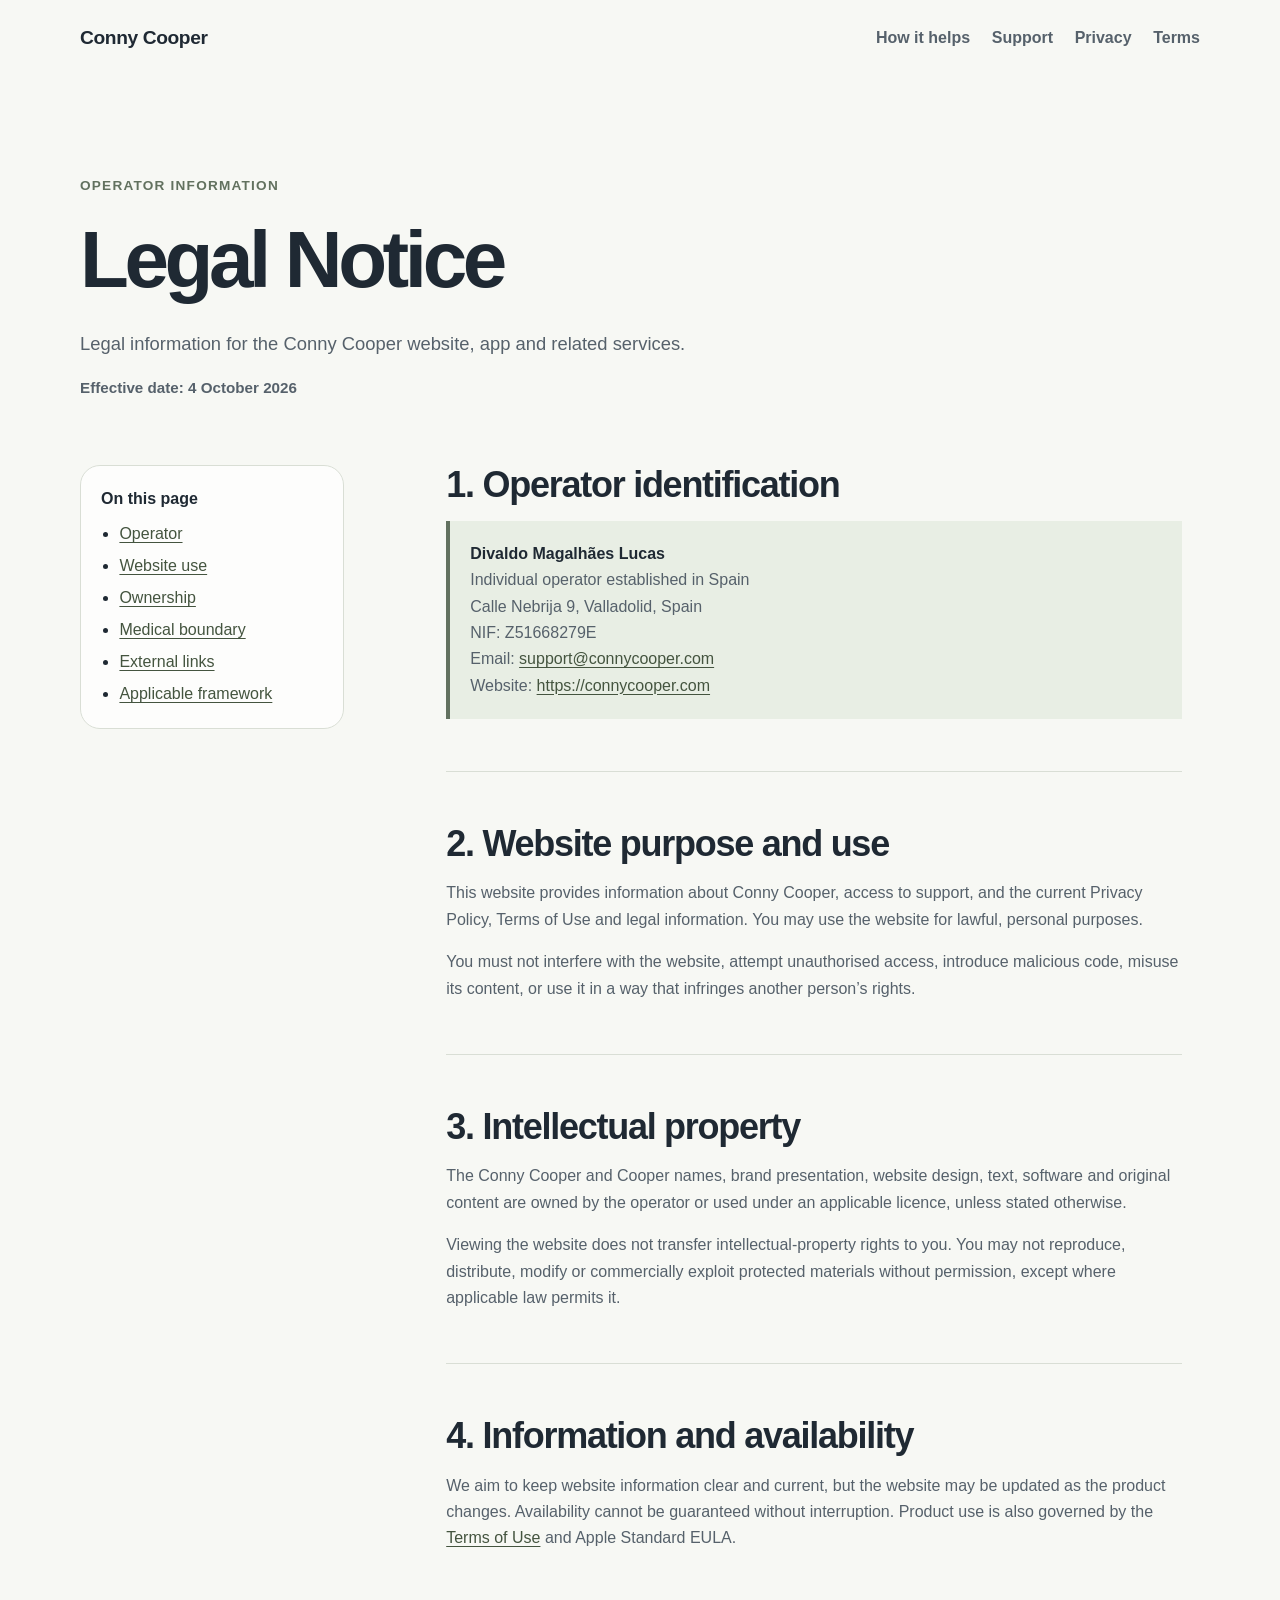
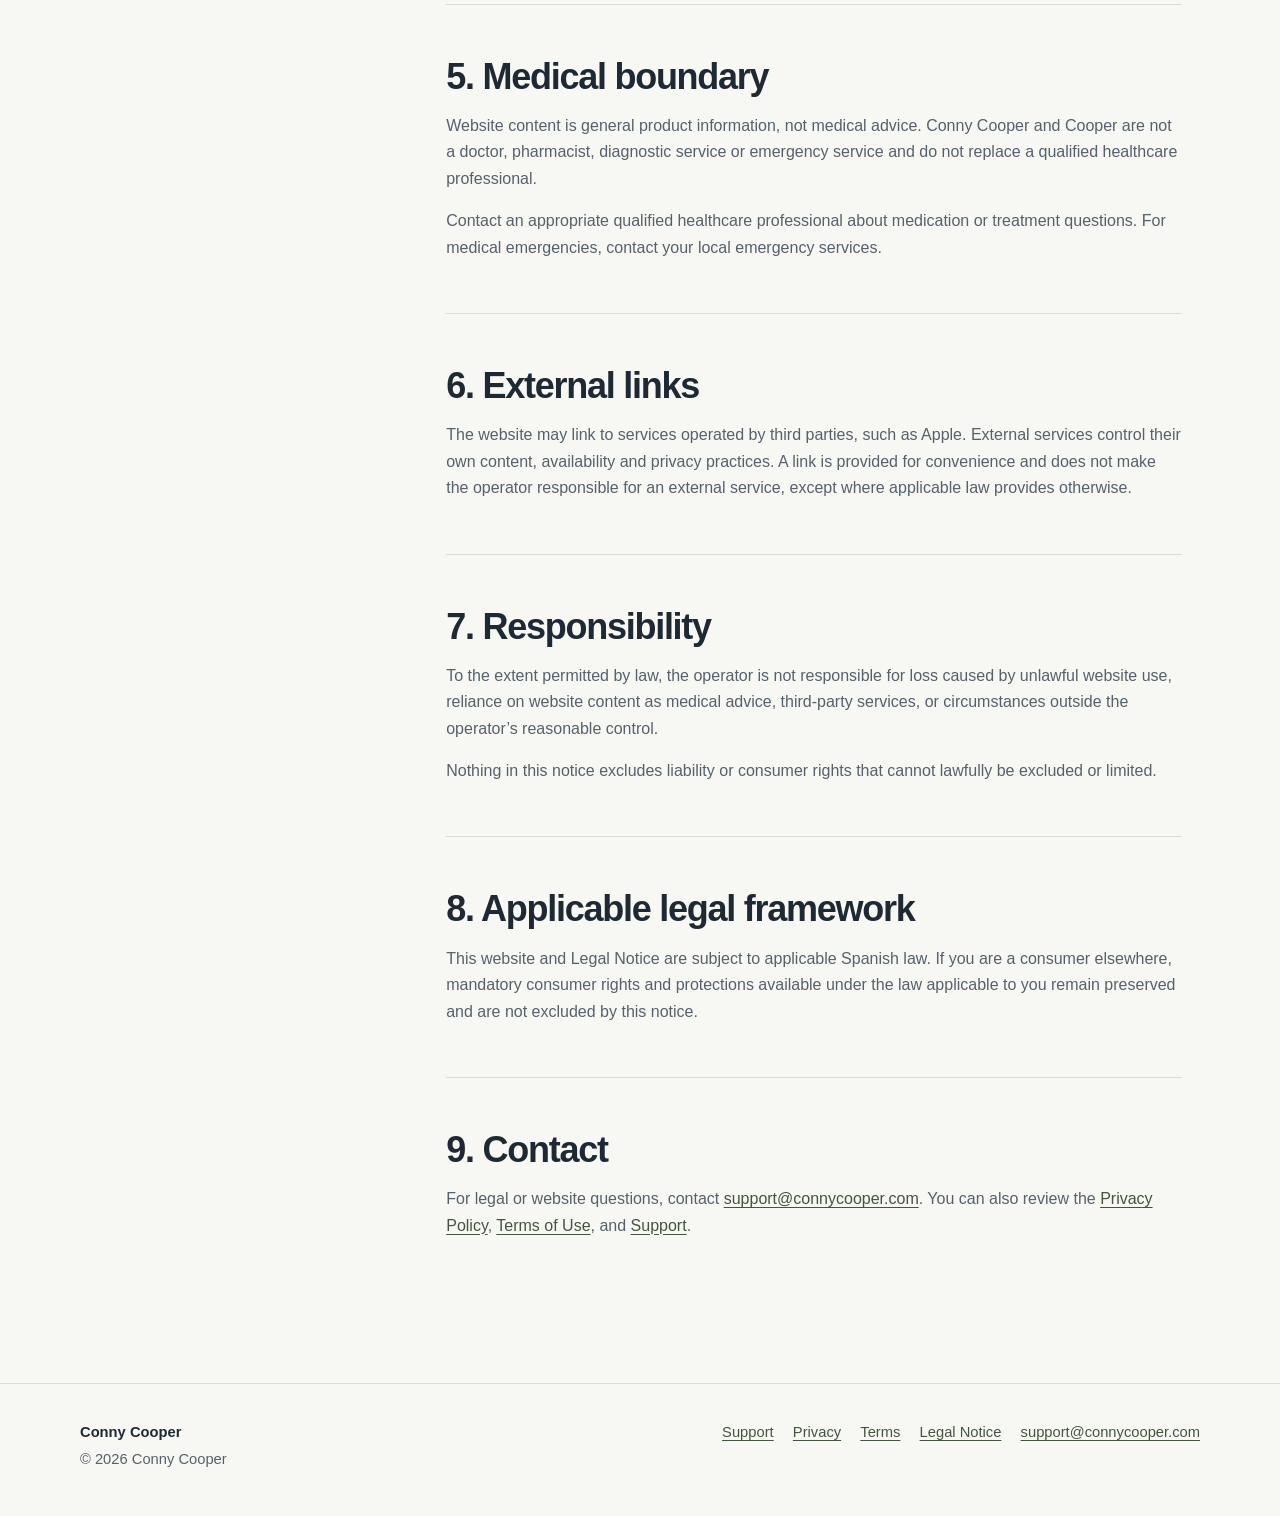
==== legal/index.html @ 1cbcd57a "feat: publish Conny Cooper legal and support website Co-authored-by: Cursor <cursoragent@cursor.com>" ====
<!DOCTYPE html>
<html lang="en">
<head>
  <meta charset="UTF-8">
  <meta name="viewport" content="width=device-width, initial-scale=1.0">
  <title>Legal Notice — Conny Cooper</title>
  <meta
    name="description"
    content="Legal and operator information for the Conny Cooper website and service."
  >
  <link rel="canonical" href="https://connycooper.com/legal/">
  <meta property="og:type" content="website">
  <meta property="og:site_name" content="Conny Cooper">
  <meta property="og:title" content="Legal Notice — Conny Cooper">
  <meta
    property="og:description"
    content="Legal and operator information for Conny Cooper."
  >
  <meta property="og:url" content="https://connycooper.com/legal/">
  <link rel="stylesheet" href="/assets/css/styles.css">
</head>

<body>
  <a class="skip-link" href="#main-content">Skip to main content</a>

  <header class="site-header">
    <div class="container">
      <nav class="site-nav" aria-label="Primary navigation">
        <a class="brand" href="/">Conny Cooper</a>
        <ul class="nav-links">
          <li><a href="/#how-it-helps">How it helps</a></li>
          <li><a href="/support/">Support</a></li>
          <li><a href="/privacy/">Privacy</a></li>
          <li><a href="/terms/">Terms</a></li>
        </ul>
      </nav>
    </div>
  </header>

  <main id="main-content">
    <header class="page-hero">
      <div class="container">
        <span class="eyebrow">Operator information</span>
        <h1>Legal Notice</h1>
        <p>
          Legal information for the Conny Cooper website, app and related
          services.
        </p>
        <p class="document-meta">Effective date: 4 October 2026</p>
      </div>
    </header>

    <div class="document">
      <div class="container document-layout">
        <nav class="document-nav" aria-label="Legal Notice sections">
          <strong>On this page</strong>
          <ul>
            <li><a href="#operator">Operator</a></li>
            <li><a href="#website">Website use</a></li>
            <li><a href="#ownership">Ownership</a></li>
            <li><a href="#medical">Medical boundary</a></li>
            <li><a href="#links">External links</a></li>
            <li><a href="#law">Applicable framework</a></li>
          </ul>
        </nav>

        <article class="document-content">
          <section id="operator">
            <h2>1. Operator identification</h2>
            <address>
              <strong>Divaldo Magalhães Lucas</strong><br>
              Individual operator established in Spain<br>
              Calle Nebrija 9, Valladolid, Spain<br>
              NIF: Z51668279E<br>
              Email:
              <a href="mailto:support@connycooper.com">support@connycooper.com</a><br>
              Website:
              <a href="https://connycooper.com">https://connycooper.com</a>
            </address>
          </section>

          <section id="website">
            <h2>2. Website purpose and use</h2>
            <p>
              This website provides information about Conny Cooper, access to
              support, and the current Privacy Policy, Terms of Use and legal
              information. You may use the website for lawful, personal
              purposes.
            </p>
            <p>
              You must not interfere with the website, attempt unauthorised
              access, introduce malicious code, misuse its content, or use it
              in a way that infringes another person’s rights.
            </p>
          </section>

          <section id="ownership">
            <h2>3. Intellectual property</h2>
            <p>
              The Conny Cooper and Cooper names, brand presentation, website
              design, text, software and original content are owned by the
              operator or used under an applicable licence, unless stated
              otherwise.
            </p>
            <p>
              Viewing the website does not transfer intellectual-property
              rights to you. You may not reproduce, distribute, modify or
              commercially exploit protected materials without permission,
              except where applicable law permits it.
            </p>
          </section>

          <section id="information">
            <h2>4. Information and availability</h2>
            <p>
              We aim to keep website information clear and current, but the
              website may be updated as the product changes. Availability
              cannot be guaranteed without interruption. Product use is also
              governed by the <a href="/terms/">Terms of Use</a> and Apple
              Standard EULA.
            </p>
          </section>

          <section id="medical">
            <h2>5. Medical boundary</h2>
            <p>
              Website content is general product information, not medical
              advice. Conny Cooper and Cooper are not a doctor, pharmacist,
              diagnostic service or emergency service and do not replace a
              qualified healthcare professional.
            </p>
            <p>
              Contact an appropriate qualified healthcare professional about
              medication or treatment questions. For medical emergencies,
              contact your local emergency services.
            </p>
          </section>

          <section id="links">
            <h2>6. External links</h2>
            <p>
              The website may link to services operated by third parties, such
              as Apple. External services control their own content,
              availability and privacy practices. A link is provided for
              convenience and does not make the operator responsible for an
              external service, except where applicable law provides
              otherwise.
            </p>
          </section>

          <section id="liability">
            <h2>7. Responsibility</h2>
            <p>
              To the extent permitted by law, the operator is not responsible
              for loss caused by unlawful website use, reliance on website
              content as medical advice, third-party services, or circumstances
              outside the operator’s reasonable control.
            </p>
            <p>
              Nothing in this notice excludes liability or consumer rights
              that cannot lawfully be excluded or limited.
            </p>
          </section>

          <section id="law">
            <h2>8. Applicable legal framework</h2>
            <p>
              This website and Legal Notice are subject to applicable Spanish
              law. If you are a consumer elsewhere, mandatory consumer rights
              and protections available under the law applicable to you remain
              preserved and are not excluded by this notice.
            </p>
          </section>

          <section id="contact">
            <h2>9. Contact</h2>
            <p>
              For legal or website questions, contact
              <a href="mailto:support@connycooper.com">support@connycooper.com</a>.
              You can also review the <a href="/privacy/">Privacy Policy</a>,
              <a href="/terms/">Terms of Use</a>, and
              <a href="/support/">Support</a>.
            </p>
          </section>
        </article>
      </div>
    </div>
  </main>

  <footer class="site-footer">
    <div class="container footer-content">
      <div class="footer-meta">
        <div class="footer-brand">Conny Cooper</div>
        <p>© 2026 Conny Cooper</p>
      </div>
      <ul class="footer-links">
        <li><a href="/support/">Support</a></li>
        <li><a href="/privacy/">Privacy</a></li>
        <li><a href="/terms/">Terms</a></li>
        <li><a href="/legal/" aria-current="page">Legal Notice</a></li>
        <li><a href="mailto:support@connycooper.com">support@connycooper.com</a></li>
      </ul>
    </div>
  </footer>
</body>
</html>
---- assets/css/styles.css ----
:root {
  color-scheme: light;
  --color-background: #f7f8f4;
  --color-surface: #ffffff;
  --color-surface-warm: #f1eee5;
  --color-surface-green: #e8eee4;
  --color-text: #1f2933;
  --color-text-soft: #56616b;
  --color-green: #44543f;
  --color-green-soft: #62715f;
  --color-border: #d9ded5;
  --color-focus: #245c38;
  --shadow-soft: 0 20px 50px rgba(42, 55, 43, 0.08);
  --radius-small: 0.75rem;
  --radius-medium: 1.25rem;
  --radius-large: 2rem;
  --content-width: 70rem;
  --text-width: 46rem;
}

* {
  box-sizing: border-box;
}

html {
  scroll-behavior: smooth;
}

body {
  margin: 0;
  background: var(--color-background);
  color: var(--color-text);
  font-family: -apple-system, BlinkMacSystemFont, "Segoe UI", sans-serif;
  font-size: 1rem;
  line-height: 1.65;
  -webkit-font-smoothing: antialiased;
}

a {
  color: var(--color-green);
  text-underline-offset: 0.2em;
}

a:hover {
  text-decoration-thickness: 0.12em;
}

a:focus-visible,
[tabindex]:focus-visible {
  border-radius: 0.2rem;
  outline: 0.2rem solid var(--color-focus);
  outline-offset: 0.25rem;
}

img {
  display: block;
  max-width: 100%;
}

h1,
h2,
h3,
p {
  margin-top: 0;
}

h1,
h2,
h3 {
  line-height: 1.12;
}

h1 {
  margin-bottom: 1.5rem;
  font-size: clamp(2.8rem, 7vw, 5.8rem);
  letter-spacing: -0.055em;
}

h2 {
  margin-bottom: 1rem;
  font-size: clamp(2rem, 4vw, 3.25rem);
  letter-spacing: -0.035em;
}

h3 {
  margin-bottom: 0.65rem;
  font-size: 1.2rem;
}

.container {
  width: min(var(--content-width), calc(100% - 2.5rem));
  margin-inline: auto;
}

.narrow {
  width: min(var(--text-width), 100%);
}

.skip-link {
  position: fixed;
  z-index: 100;
  top: 0.75rem;
  left: 0.75rem;
  padding: 0.7rem 1rem;
  border-radius: var(--radius-small);
  background: var(--color-text);
  color: #ffffff;
  font-weight: 700;
  transform: translateY(-160%);
}

.skip-link:focus {
  transform: translateY(0);
}

.site-header {
  padding: 1.4rem 0;
}

.site-nav {
  display: flex;
  align-items: center;
  justify-content: space-between;
  gap: 1.5rem;
}

.brand {
  flex: 0 0 auto;
  color: var(--color-text);
  font-size: 1.2rem;
  font-weight: 800;
  letter-spacing: -0.02em;
  text-decoration: none;
}

.nav-links {
  display: flex;
  align-items: center;
  gap: 1.35rem;
  margin: 0;
  padding: 0;
  list-style: none;
}

.nav-links a {
  color: var(--color-text-soft);
  font-weight: 650;
  text-decoration: none;
}

.nav-links a:hover,
.nav-links a[aria-current="page"] {
  color: var(--color-text);
  text-decoration: underline;
}

.hero {
  padding: clamp(4rem, 10vw, 7.5rem) 0;
}

.hero-grid {
  display: grid;
  grid-template-columns: minmax(0, 1.35fr) minmax(16rem, 0.65fr);
  align-items: center;
  gap: clamp(3rem, 8vw, 7rem);
}

.eyebrow {
  display: inline-block;
  margin-bottom: 1.1rem;
  color: var(--color-green-soft);
  font-size: 0.85rem;
  font-weight: 800;
  letter-spacing: 0.09em;
  text-transform: uppercase;
}

.hero-lead {
  max-width: 40rem;
  margin-bottom: 0;
  color: var(--color-text-soft);
  font-size: clamp(1.15rem, 2.2vw, 1.4rem);
}

.status {
  display: inline-flex;
  align-items: center;
  gap: 0.6rem;
  margin-top: 2rem;
  padding: 0.7rem 1rem;
  border: 1px solid #ced8c9;
  border-radius: 999px;
  background: var(--color-surface-green);
  color: var(--color-green);
  font-size: 0.92rem;
  font-weight: 750;
}

.status::before {
  width: 0.55rem;
  height: 0.55rem;
  border-radius: 50%;
  background: var(--color-green-soft);
  content: "";
}

.character-stage {
  display: grid;
  min-height: 25rem;
  place-items: center;
  overflow: hidden;
  border: 1px solid var(--color-border);
  border-radius: 45% 45% var(--radius-large) var(--radius-large);
  background: linear-gradient(160deg, var(--color-surface-green), var(--color-surface-warm));
  box-shadow: var(--shadow-soft);
}

.character-stage__label {
  color: var(--color-green);
  font-weight: 800;
}

.section {
  padding: clamp(4rem, 8vw, 6.5rem) 0;
}

.section--surface {
  border-block: 1px solid var(--color-border);
  background: rgba(255, 255, 255, 0.58);
}

.section-heading {
  max-width: 44rem;
  margin-bottom: 2.5rem;
}

.section-heading p {
  margin-bottom: 0;
  color: var(--color-text-soft);
  font-size: 1.1rem;
}

.feature-grid {
  display: grid;
  grid-template-columns: repeat(3, minmax(0, 1fr));
  gap: 1rem;
  margin: 0;
  padding: 0;
  list-style: none;
}

.feature-card {
  min-height: 11rem;
  padding: 1.5rem;
  border: 1px solid var(--color-border);
  border-radius: var(--radius-medium);
  background: var(--color-surface);
}

.feature-card::before {
  display: block;
  width: 2rem;
  height: 0.35rem;
  margin-bottom: 1.5rem;
  border-radius: 999px;
  background: #9aaa92;
  content: "";
}

.feature-card p {
  margin-bottom: 0;
  color: var(--color-text-soft);
}

.split {
  display: grid;
  grid-template-columns: minmax(0, 1fr) minmax(0, 1fr);
  align-items: start;
  gap: clamp(2rem, 7vw, 6rem);
}

.warm-panel,
.notice {
  padding: clamp(1.5rem, 4vw, 2.5rem);
  border-radius: var(--radius-large);
}

.warm-panel {
  border: 1px solid #ded8c9;
  background: var(--color-surface-warm);
}

.warm-panel p:last-child,
.notice p:last-child {
  margin-bottom: 0;
}

.notice {
  border: 1px solid #cfd9ca;
  background: var(--color-surface-green);
}

.notice--important {
  border-left: 0.35rem solid var(--color-green);
  border-radius: var(--radius-small);
}

.page-hero {
  padding: clamp(3.5rem, 8vw, 6rem) 0 clamp(2.5rem, 6vw, 4rem);
}

.page-hero h1 {
  max-width: 50rem;
  font-size: clamp(2.8rem, 7vw, 5rem);
}

.page-hero p {
  max-width: 42rem;
  margin-bottom: 0;
  color: var(--color-text-soft);
  font-size: 1.15rem;
}

.page-hero .document-meta {
  margin-top: 1rem;
  font-size: 0.95rem;
  font-weight: 700;
}

.document {
  padding: 0 0 clamp(5rem, 10vw, 8rem);
}

.document-layout {
  display: grid;
  grid-template-columns: minmax(11rem, 0.35fr) minmax(0, 1fr);
  align-items: start;
  gap: clamp(2rem, 8vw, 7rem);
}

.document-nav {
  position: sticky;
  top: 1.5rem;
  padding: 1.25rem;
  border: 1px solid var(--color-border);
  border-radius: var(--radius-medium);
  background: rgba(255, 255, 255, 0.7);
}

.document-nav strong {
  display: block;
  margin-bottom: 0.6rem;
}

.document-nav ul {
  margin: 0;
  padding-left: 1.15rem;
}

.document-nav li + li {
  margin-top: 0.35rem;
}

.document-content {
  max-width: var(--text-width);
}

.document-content section {
  scroll-margin-top: 2rem;
}

.document-content section + section {
  margin-top: 3.25rem;
  padding-top: 3.25rem;
  border-top: 1px solid var(--color-border);
}

.document-content h2 {
  font-size: clamp(1.6rem, 3vw, 2.25rem);
}

.document-content p,
.document-content li {
  color: var(--color-text-soft);
}

.document-content strong {
  color: var(--color-text);
}

.document-content address {
  padding: 1.25rem;
  border-left: 0.3rem solid var(--color-green-soft);
  background: var(--color-surface-green);
  color: var(--color-text-soft);
  font-style: normal;
}

.help-grid {
  display: grid;
  grid-template-columns: repeat(2, minmax(0, 1fr));
  gap: 1rem;
}

.help-card {
  padding: 1.5rem;
  border: 1px solid var(--color-border);
  border-radius: var(--radius-medium);
  background: var(--color-surface);
}

.help-card p {
  margin-bottom: 0;
  color: var(--color-text-soft);
}

.site-footer {
  padding: 2.25rem 0 2.75rem;
  border-top: 1px solid var(--color-border);
  color: var(--color-text-soft);
  font-size: 0.92rem;
}

.footer-content {
  display: flex;
  align-items: flex-start;
  justify-content: space-between;
  gap: 2rem;
}

.footer-brand {
  color: var(--color-text);
  font-weight: 800;
}

.footer-meta p {
  margin: 0.2rem 0 0;
}

.footer-links {
  display: flex;
  flex-wrap: wrap;
  justify-content: flex-end;
  gap: 0.7rem 1.2rem;
  margin: 0;
  padding: 0;
  list-style: none;
}

@media (max-width: 52rem) {
  .hero-grid,
  .split,
  .document-layout {
    grid-template-columns: 1fr;
  }

  .hero-grid {
    gap: 3rem;
  }

  .character-stage {
    min-height: 19rem;
  }

  .feature-grid {
    grid-template-columns: repeat(2, minmax(0, 1fr));
  }

  .document-nav {
    position: static;
  }
}

@media (max-width: 40rem) {
  .container {
    width: min(var(--content-width), calc(100% - 1.5rem));
  }

  .site-nav {
    align-items: flex-start;
    flex-direction: column;
    gap: 0.8rem;
  }

  .nav-links {
    width: 100%;
    gap: 0.5rem 1rem;
    flex-wrap: wrap;
  }

  .feature-grid,
  .help-grid {
    grid-template-columns: 1fr;
  }

  .footer-content {
    flex-direction: column;
  }

  .footer-links {
    justify-content: flex-start;
  }
}

@media (prefers-reduced-motion: reduce) {
  html {
    scroll-behavior: auto;
  }
}
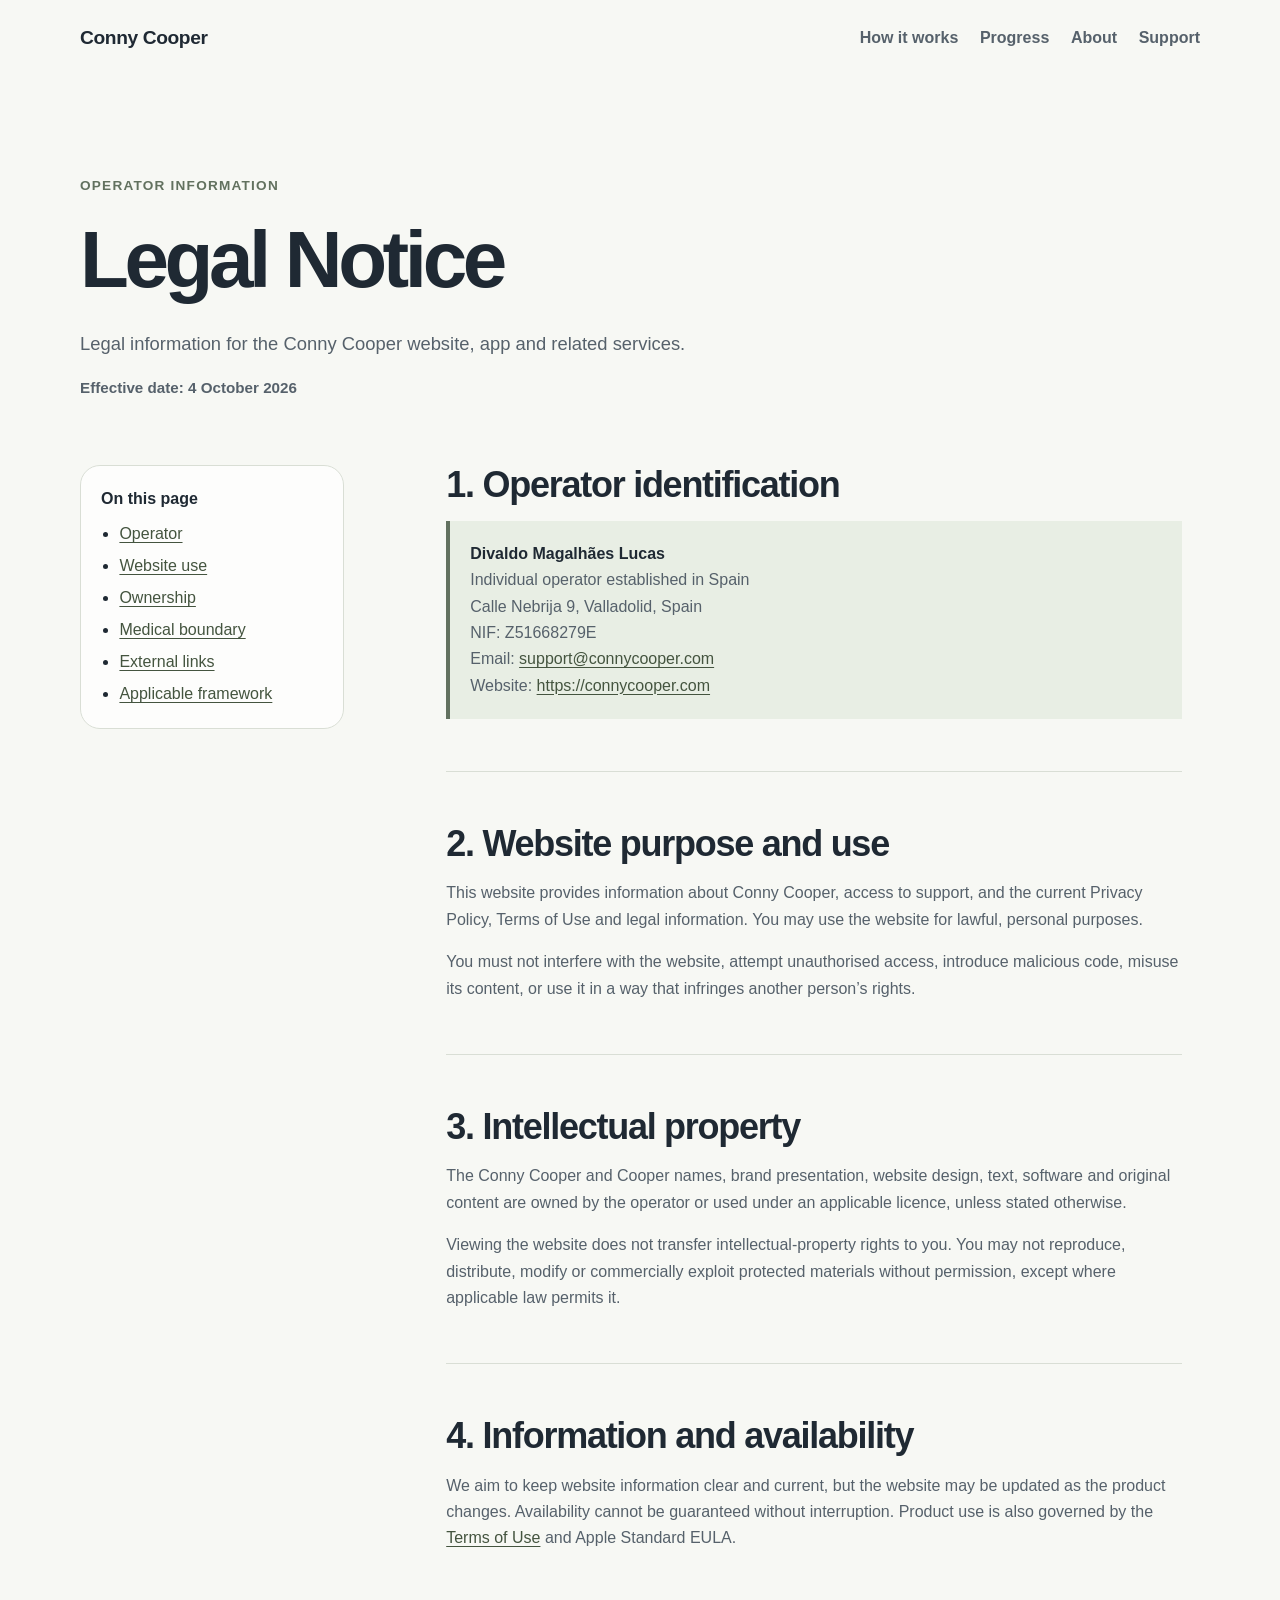
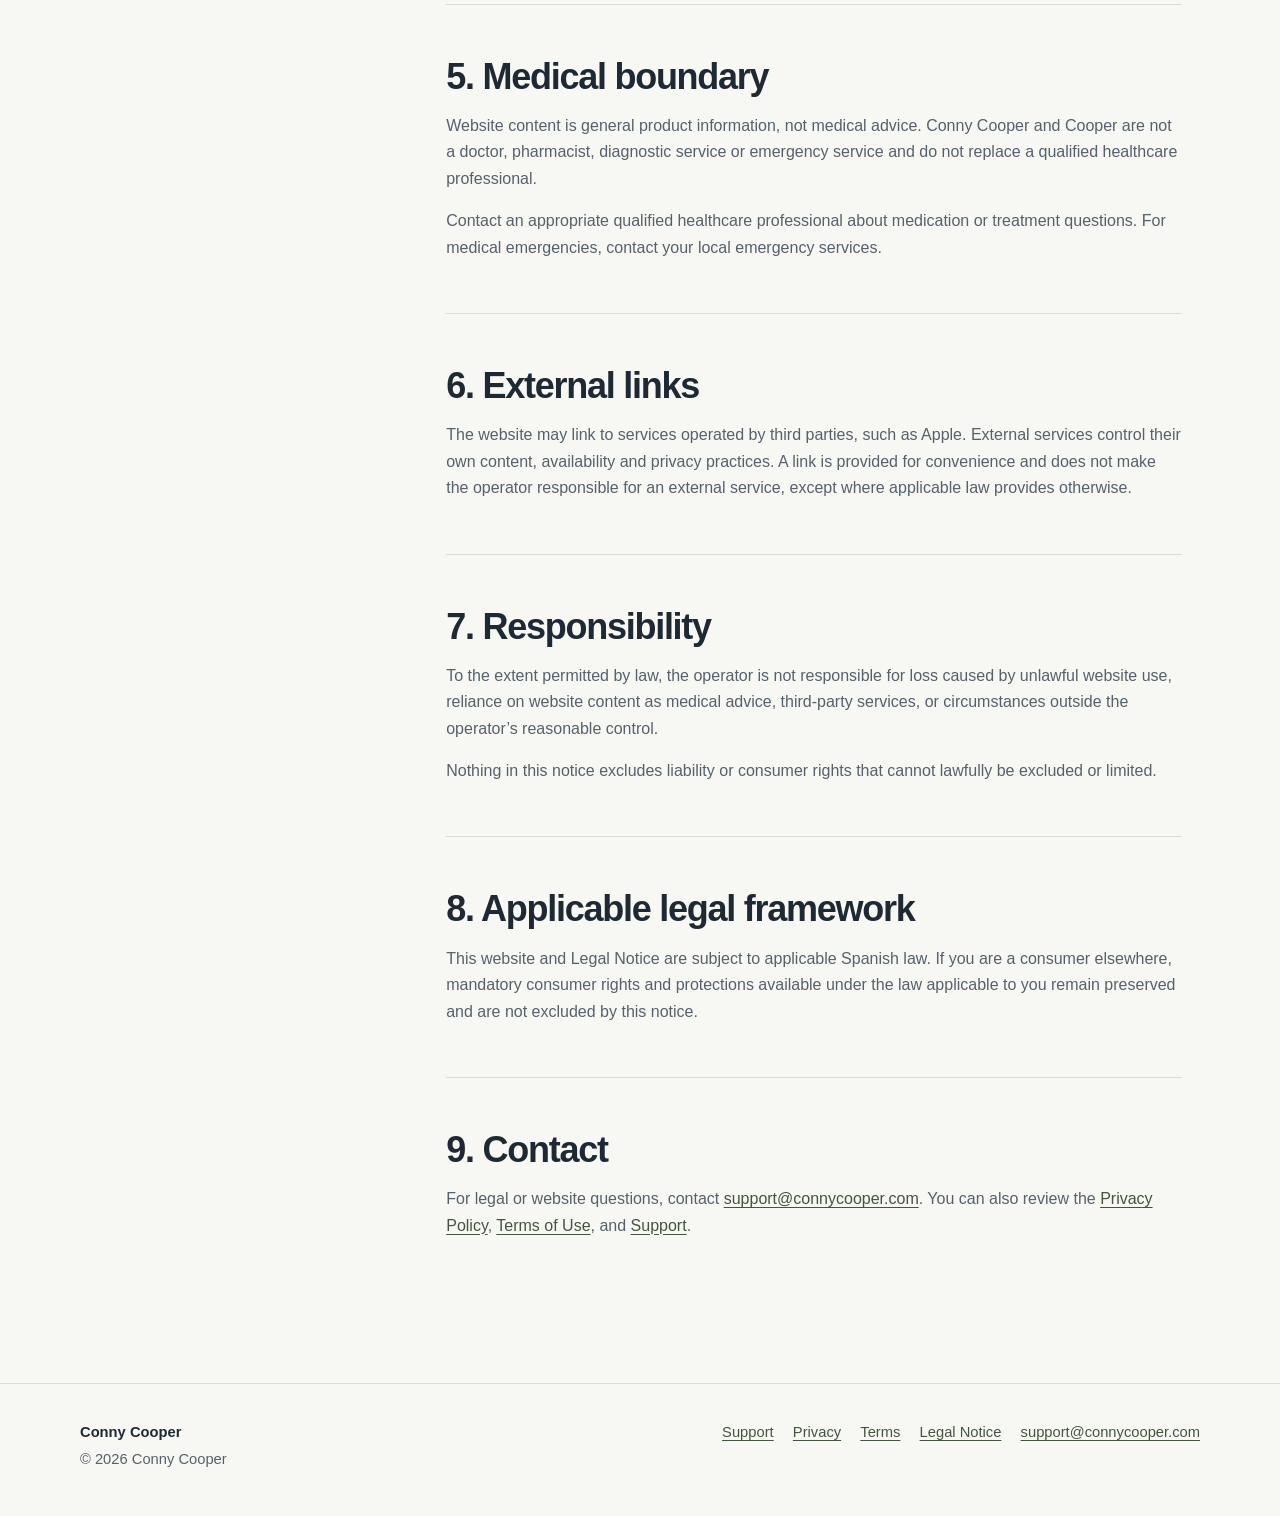
==== commit 357f9c4f: "feat: publish Conny Cooper homepage redesign Co-authored-by: Cursor <cursoragent@cursor.com>" ====
--- a/legal/index.html
+++ b/legal/index.html
@@ -28,10 +28,10 @@
       <nav class="site-nav" aria-label="Primary navigation">
         <a class="brand" href="/">Conny Cooper</a>
         <ul class="nav-links">
-          <li><a href="/#how-it-helps">How it helps</a></li>
+          <li><a href="/#how-it-works">How it works</a></li>
+          <li><a href="/#progress">Progress</a></li>
+          <li><a href="/#about">About</a></li>
           <li><a href="/support/">Support</a></li>
-          <li><a href="/privacy/">Privacy</a></li>
-          <li><a href="/terms/">Terms</a></li>
         </ul>
       </nav>
     </div>
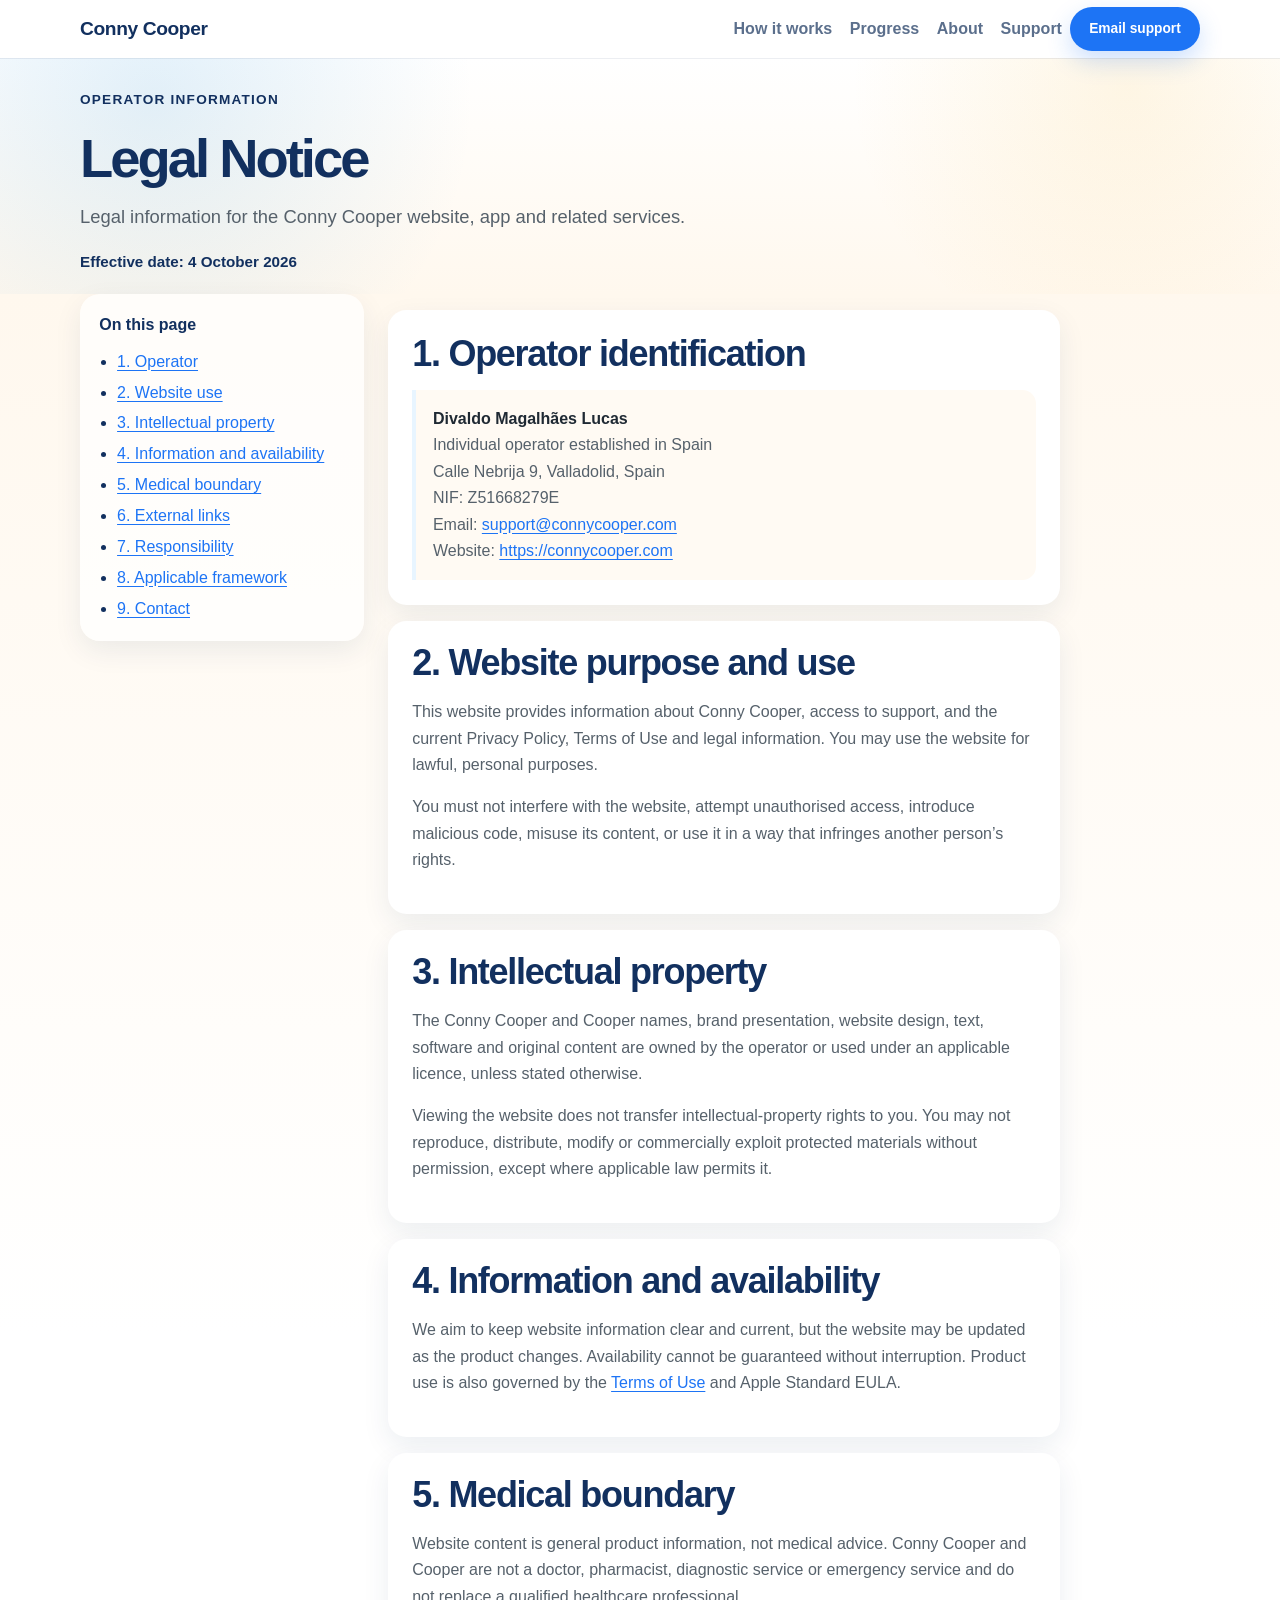
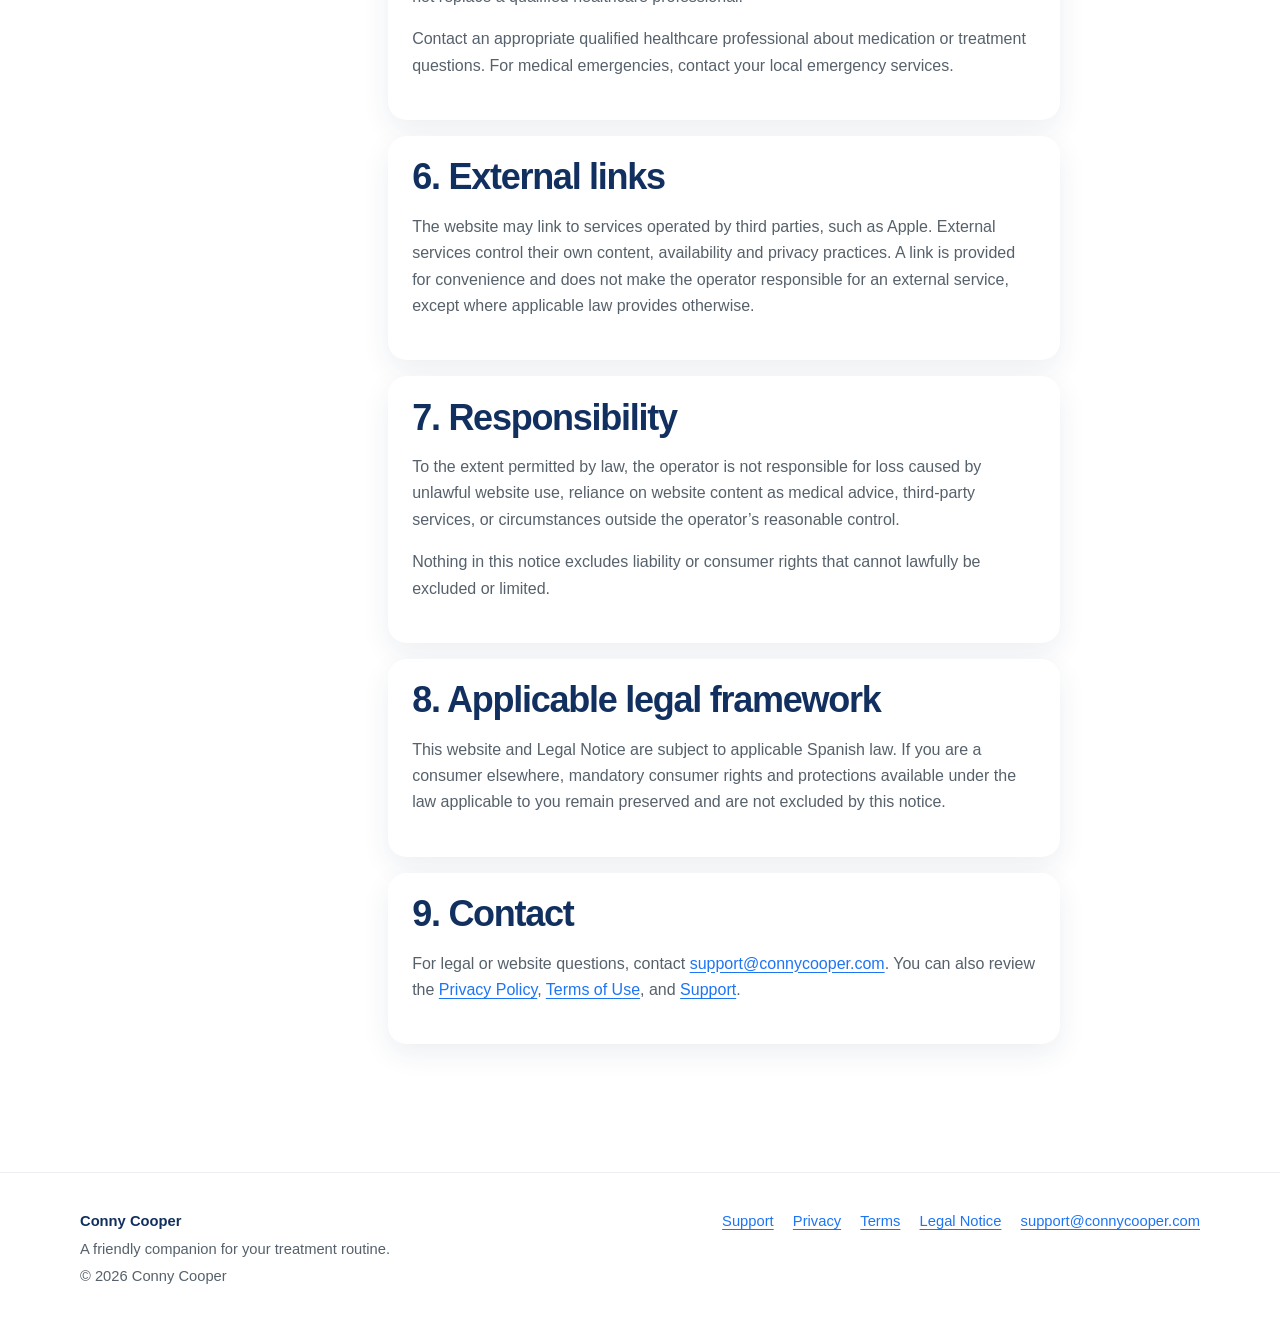
==== commit 18cdf627: "Unify legal pages with Conny Cooper product design Co-authored-by: Cursor <cursoragent@cursor.com>" ====
--- a/legal/index.html
+++ b/legal/index.html
@@ -17,29 +17,57 @@
     content="Legal and operator information for Conny Cooper."
   >
   <meta property="og:url" content="https://connycooper.com/legal/">
+  <meta property="og:image" content="https://connycooper.com/assets/branding/og-cover.png">
+  <meta property="og:image:width" content="1200">
+  <meta property="og:image:height" content="630">
+  <meta
+    property="og:image:alt"
+    content="Dr. Cooper, a yellow chick in a white coat and glasses, beside the text Meet Conny Cooper."
+  >
+  <meta name="twitter:card" content="summary_large_image">
+  <meta name="twitter:image" content="https://connycooper.com/assets/branding/og-cover.png">
+  <link rel="icon" href="/favicon.ico" sizes="48x48">
+  <link rel="icon" type="image/png" sizes="32x32" href="/assets/branding/favicon-32.png">
+  <link rel="apple-touch-icon" href="/apple-touch-icon.png">
   <link rel="stylesheet" href="/assets/css/styles.css">
+  <link rel="stylesheet" href="/assets/css/product.css">
 </head>
 
-<body>
+<body class="product">
   <a class="skip-link" href="#main-content">Skip to main content</a>
 
-  <header class="site-header">
-    <div class="container">
-      <nav class="site-nav" aria-label="Primary navigation">
-        <a class="brand" href="/">Conny Cooper</a>
-        <ul class="nav-links">
+  <header class="product-header">
+    <div class="container product-header__bar">
+      <a class="brand" href="/">Conny Cooper</a>
+
+      <nav class="product-nav product-nav--desktop" aria-label="Primary navigation">
+        <ul class="product-nav__links">
           <li><a href="/#how-it-works">How it works</a></li>
           <li><a href="/#progress">Progress</a></li>
           <li><a href="/#about">About</a></li>
           <li><a href="/support/">Support</a></li>
         </ul>
       </nav>
+
+      <details class="product-menu">
+        <summary aria-label="Open menu">Menu</summary>
+        <nav aria-label="Primary navigation">
+          <ul class="product-nav__links">
+            <li><a href="/#how-it-works">How it works</a></li>
+            <li><a href="/#progress">Progress</a></li>
+            <li><a href="/#about">About</a></li>
+            <li><a href="/support/">Support</a></li>
+          </ul>
+        </nav>
+      </details>
+
+      <a class="cta cta--header" href="mailto:support@connycooper.com">Email support</a>
     </div>
   </header>
 
-  <main id="main-content">
+  <main id="main-content" tabindex="-1">
     <header class="page-hero">
-      <div class="container">
+      <div class="container page-hero-copy">
         <span class="eyebrow">Operator information</span>
         <h1>Legal Notice</h1>
         <p>
@@ -55,12 +83,15 @@
         <nav class="document-nav" aria-label="Legal Notice sections">
           <strong>On this page</strong>
           <ul>
-            <li><a href="#operator">Operator</a></li>
-            <li><a href="#website">Website use</a></li>
-            <li><a href="#ownership">Ownership</a></li>
-            <li><a href="#medical">Medical boundary</a></li>
-            <li><a href="#links">External links</a></li>
-            <li><a href="#law">Applicable framework</a></li>
+            <li><a href="#operator">1. Operator</a></li>
+            <li><a href="#website">2. Website use</a></li>
+            <li><a href="#ownership">3. Intellectual property</a></li>
+            <li><a href="#information">4. Information and availability</a></li>
+            <li><a href="#medical">5. Medical boundary</a></li>
+            <li><a href="#links">6. External links</a></li>
+            <li><a href="#liability">7. Responsibility</a></li>
+            <li><a href="#law">8. Applicable framework</a></li>
+            <li><a href="#contact">9. Contact</a></li>
           </ul>
         </nav>
 
@@ -187,10 +218,11 @@
     </div>
   </main>
 
-  <footer class="site-footer">
+  <footer class="site-footer product-footer">
     <div class="container footer-content">
       <div class="footer-meta">
         <div class="footer-brand">Conny Cooper</div>
+        <p>A friendly companion for your treatment routine.</p>
         <p>© 2026 Conny Cooper</p>
       </div>
       <ul class="footer-links">
--- a/assets/css/product.css
+++ b/assets/css/product.css
@@ -0,0 +1,614 @@
+.product {
+  --product-navy: #12305f;
+  --product-soft: #5b6f8c;
+  --product-blue: #1d74f5;
+  --product-cream: #fffaf3;
+  --product-sky: #e8f5ff;
+  --product-green: #2f9e5f;
+  --product-card: #ffffff;
+  --product-shadow: 0 10px 28px rgba(18, 48, 95, 0.08);
+  --product-radius: 1.15rem;
+  --reveal-distance: 2rem;
+  --reveal-ease-in: cubic-bezier(0.22, 0.61, 0.36, 1);
+  --reveal-ease-out: cubic-bezier(0.4, 0, 0.68, 0.2);
+  --reveal-fade: 720ms;
+  --reveal-slide: 820ms;
+  --reveal-leave: 480ms;
+  background: #ffffff;
+  color: var(--product-navy);
+}
+
+.product a {
+  color: var(--product-blue);
+}
+
+.product a:focus-visible,
+.product button:focus-visible,
+.product summary:focus-visible,
+.product .cta:focus-visible {
+  outline: 0.2rem solid var(--product-blue);
+  outline-offset: 0.25rem;
+}
+
+.product .brand {
+  color: var(--product-navy);
+}
+
+.product-header {
+  position: sticky;
+  top: 0;
+  z-index: 30;
+  background: #ffffff;
+  box-shadow: 0 1px 0 rgba(18, 48, 95, 0.08);
+}
+
+.product-header__bar {
+  position: relative;
+  display: flex;
+  align-items: center;
+  flex-wrap: nowrap;
+  gap: 0.5rem;
+  min-height: 3.65rem;
+  padding-block: 0.4rem;
+}
+
+.product-header .brand {
+  flex-shrink: 0;
+  margin-right: auto;
+}
+
+.product-nav--desktop {
+  display: none;
+}
+
+.product-nav__links {
+  display: flex;
+  flex-wrap: wrap;
+  gap: 0.35rem 1.1rem;
+  margin: 0;
+  padding: 0;
+  list-style: none;
+}
+
+.product-nav a {
+  display: inline-flex;
+  align-items: center;
+  min-height: 2.5rem;
+  color: var(--product-soft);
+  font-weight: 700;
+  text-decoration: none;
+}
+
+.product-nav a:hover,
+.product-nav a[aria-current="page"] {
+  color: var(--product-navy);
+  text-decoration: underline;
+}
+
+.product-menu {
+  position: static;
+}
+
+.product-menu summary {
+  display: inline-flex;
+  align-items: center;
+  justify-content: center;
+  min-width: 2.75rem;
+  min-height: 2.75rem;
+  padding: 0 0.7rem;
+  border-radius: 0.7rem;
+  background: var(--product-sky);
+  color: var(--product-navy);
+  font-weight: 800;
+  list-style: none;
+  cursor: pointer;
+}
+
+.product-menu summary::-webkit-details-marker {
+  display: none;
+}
+
+.product-menu nav {
+  position: absolute;
+  top: calc(100% - 0.15rem);
+  right: 0;
+  left: 0;
+  z-index: 40;
+  width: auto;
+  margin-top: 0;
+  padding: 0.55rem 0.85rem 0.85rem;
+  border-radius: var(--product-radius);
+  background: #fff;
+  box-shadow: var(--product-shadow);
+}
+
+.product-menu .product-nav__links {
+  flex-direction: column;
+}
+
+.cta,
+.product a.cta {
+  display: inline-flex;
+  align-items: center;
+  justify-content: center;
+  min-height: 2.75rem;
+  padding: 0.75rem 1.2rem;
+  border-radius: 999px;
+  background: var(--product-blue);
+  color: #ffffff;
+  font-weight: 800;
+  line-height: 1.2;
+  text-align: center;
+  text-decoration: none;
+  box-shadow: 0 10px 24px rgba(29, 116, 245, 0.22);
+}
+
+.cta:hover,
+.product a.cta:hover {
+  color: #ffffff;
+  text-decoration: none;
+  transform: translateY(-1px);
+}
+
+.cta--header {
+  flex: 0 0 auto;
+  min-height: 2.5rem;
+  padding: 0.45rem 0.85rem;
+  font-size: 0.86rem;
+}
+
+.product-footer {
+  background: #fff;
+  border-top-color: rgba(18, 48, 95, 0.08);
+}
+
+.product-footer .footer-brand {
+  color: var(--product-navy);
+}
+
+@media (min-width: 48rem) {
+  .product-menu {
+    display: none;
+  }
+
+  .product-nav--desktop {
+    display: block;
+  }
+}
+
+html {
+  scroll-padding-top: 4.75rem;
+}
+
+.js [data-reveal] {
+  --reveal-x: 0px;
+  --reveal-y: var(--reveal-distance);
+  opacity: 0;
+  transform: translate3d(var(--reveal-x), var(--reveal-y), 0);
+  transition:
+    opacity var(--reveal-fade) var(--reveal-ease-in),
+    transform var(--reveal-slide) var(--reveal-ease-in);
+}
+
+.js [data-reveal="fade"] {
+  --reveal-x: 0px;
+  --reveal-y: 0px;
+}
+
+.js [data-reveal="left"] {
+  --reveal-x: calc(var(--reveal-distance) * -1);
+  --reveal-y: 0px;
+}
+
+.js [data-reveal="right"] {
+  --reveal-x: var(--reveal-distance);
+  --reveal-y: 0px;
+}
+
+.js [data-reveal="image"] {
+  --reveal-y: 2.25rem;
+}
+
+.js [data-reveal].is-in {
+  opacity: 1;
+  transform: translate3d(0, 0, 0);
+}
+
+.js [data-reveal].is-out {
+  opacity: 0;
+  transform: translate3d(
+    calc(var(--reveal-x) * 0.4),
+    calc(var(--reveal-y) * 0.4),
+    0
+  );
+  transition-duration: var(--reveal-leave), var(--reveal-leave);
+  transition-timing-function: var(--reveal-ease-out), var(--reveal-ease-out);
+}
+
+@media (max-width: 47.99rem) {
+  .js [data-reveal="left"],
+  .js [data-reveal="right"] {
+    --reveal-x: 0px;
+    --reveal-y: var(--reveal-distance);
+  }
+}
+
+@media (prefers-reduced-motion: reduce) {
+  html {
+    scroll-behavior: auto;
+  }
+
+  .js [data-reveal],
+  .js [data-reveal].is-out,
+  .js [data-reveal].is-in {
+    opacity: 1;
+    transform: none;
+    transition: none;
+  }
+
+  .cta:hover,
+  .support-topic:hover {
+    transform: none;
+  }
+}
+
+.support-hero {
+  overflow: hidden;
+  padding: clamp(2.2rem, 6vw, 4.5rem) 0 clamp(2.4rem, 6vw, 4rem);
+  background:
+    radial-gradient(circle at 82% 20%, #cfeeff 0 18%, transparent 42%),
+    linear-gradient(180deg, #f7fbff, #ffffff);
+}
+
+.support-hero__grid {
+  display: grid;
+  grid-template-columns: minmax(0, 1.2fr) minmax(10rem, 0.55fr);
+  align-items: center;
+  gap: 1.5rem;
+}
+
+.support-hero .eyebrow {
+  color: var(--product-blue);
+}
+
+.support-hero h1 {
+  max-width: 14ch;
+  margin-bottom: 0.8rem;
+  color: var(--product-navy);
+  font-size: clamp(2.1rem, 6vw, 4rem);
+}
+
+.support-hero p {
+  max-width: 34rem;
+  color: var(--product-soft);
+}
+
+.support-hero__art img {
+  width: min(100%, 13rem);
+  height: auto;
+  margin-inline: auto;
+}
+
+.support-section {
+  padding: clamp(2.4rem, 6vw, 4.5rem) 0;
+}
+
+.support-section h2 {
+  color: var(--product-navy);
+  font-size: clamp(1.7rem, 4vw, 2.6rem);
+}
+
+.support-section__intro {
+  max-width: 38rem;
+  margin-bottom: 1.8rem;
+}
+
+.support-section__intro p {
+  color: var(--product-soft);
+}
+
+.support-topics {
+  display: grid;
+  grid-template-columns: 1fr;
+  gap: 1rem;
+  margin: 0;
+  padding: 0;
+  list-style: none;
+}
+
+.support-topic {
+  padding: 1.2rem 1.15rem;
+  border-radius: var(--product-radius);
+  background: var(--product-card);
+  box-shadow: var(--product-shadow);
+  transition: transform 180ms var(--reveal-ease-in);
+}
+
+.support-topic:hover {
+  transform: translateY(-2px);
+}
+
+.support-topic h3 {
+  margin-bottom: 0.45rem;
+  font-size: 1.05rem;
+}
+
+.support-topic p {
+  margin: 0;
+  color: var(--product-soft);
+  font-size: 0.95rem;
+}
+
+.support-account {
+  background: var(--product-cream);
+}
+
+.support-account details {
+  margin-bottom: 0.8rem;
+  padding: 0.35rem 1rem 1rem;
+  border-radius: var(--product-radius);
+  background: #fff;
+  box-shadow: var(--product-shadow);
+}
+
+.support-account summary {
+  display: flex;
+  align-items: center;
+  min-height: 3rem;
+  cursor: pointer;
+  font-weight: 800;
+  list-style: none;
+}
+
+.support-account summary::-webkit-details-marker {
+  display: none;
+}
+
+.support-account summary::after {
+  margin-left: auto;
+  color: var(--product-blue);
+  content: "+";
+}
+
+.support-account details[open] summary::after {
+  content: "–";
+}
+
+.support-contact {
+  background: var(--product-sky);
+}
+
+.support-contact .cta {
+  margin-top: 0.4rem;
+}
+
+.support-note,
+.support-safety p {
+  max-width: 42rem;
+  color: var(--product-soft);
+}
+
+.support-safety {
+  max-width: 42rem;
+  padding: 1.3rem 1.4rem;
+  border-left: 0.35rem solid var(--product-navy);
+  border-radius: 0.9rem;
+  background: #fff;
+  box-shadow: var(--product-shadow);
+}
+
+.support-safety h2 {
+  margin-bottom: 0.7rem;
+}
+
+.product .page-hero {
+  padding: 1.75rem 0 1.25rem;
+  background:
+    radial-gradient(circle at 12% 18%, rgba(74, 163, 224, 0.16), transparent 28%),
+    radial-gradient(circle at 88% 12%, rgba(247, 183, 49, 0.12), transparent 24%),
+    linear-gradient(180deg, #ffffff 0%, #fff8ee 100%);
+}
+
+.product .page-hero .eyebrow {
+  color: var(--product-navy);
+}
+
+.product .page-hero h1 {
+  max-width: 18ch;
+  margin-bottom: 0.75rem;
+  color: var(--product-navy);
+  font-size: clamp(2.1rem, 6vw, 3.4rem);
+}
+
+.product .page-hero p {
+  max-width: 40rem;
+}
+
+.product .page-hero .document-meta {
+  color: var(--product-navy);
+}
+
+.product .page-hero-copy > * {
+  animation: legal-enter 0.7s ease both;
+}
+
+.product .page-hero-copy > *:nth-child(2) { animation-delay: 0.06s; }
+.product .page-hero-copy > *:nth-child(3) { animation-delay: 0.12s; }
+.product .page-hero-copy > *:nth-child(4) { animation-delay: 0.18s; }
+
+@keyframes legal-enter {
+  from {
+    transform: translateY(0.55rem);
+  }
+  to {
+    transform: none;
+  }
+}
+
+@media (prefers-reduced-motion: reduce) {
+  .product .page-hero-copy > * {
+    animation: none;
+  }
+}
+
+.product .document {
+  background: linear-gradient(180deg, #fff8ee 0%, #ffffff 42%);
+}
+
+.product .document-layout {
+  gap: 1.5rem;
+}
+
+.product .document-nav {
+  top: 5.1rem;
+  max-height: calc(100vh - 6.4rem);
+  overflow: auto;
+  padding: 1.15rem 1.2rem 1.25rem;
+  border: 0;
+  box-shadow: var(--product-shadow);
+}
+
+.product .document-nav li + li {
+  margin-top: 0.28rem;
+}
+
+.product .document-nav a {
+  display: inline-block;
+  line-height: 1.35;
+}
+
+.product .document-nav h2,
+.product .document-nav strong {
+  color: var(--product-navy);
+}
+
+.product .document-nav a:focus-visible {
+  outline: 0.18rem solid var(--product-navy);
+  outline-offset: 0.18rem;
+  border-radius: 0.25rem;
+}
+
+.product .document-content {
+  max-width: 42rem;
+}
+
+.product .document-content section {
+  margin-top: 1rem;
+  padding: 1.35rem 1.25rem 1.4rem;
+  border-top: 0;
+  border-radius: var(--product-radius);
+  background: #fff;
+  box-shadow: var(--product-shadow);
+  scroll-margin-top: 5.4rem;
+}
+
+.product .document-content section + section {
+  margin-top: 1rem;
+  padding-top: 1.35rem;
+}
+
+.product .document-content h2 {
+  color: var(--product-navy);
+}
+
+.product .document-content h3 {
+  margin-top: 1.15rem;
+  color: var(--product-navy);
+}
+
+.product .document-content a {
+  color: var(--product-blue);
+  text-underline-offset: 0.16em;
+}
+
+.product .document-content a:hover {
+  color: var(--product-navy);
+}
+
+.product .document-content a:focus-visible {
+  outline: 0.18rem solid var(--product-navy);
+  outline-offset: 0.18rem;
+  border-radius: 0.25rem;
+}
+
+.product address {
+  padding: 1rem 1.05rem;
+  border-left: 0.28rem solid var(--product-sky);
+  background: var(--product-cream);
+  border-radius: 0 0.85rem 0.85rem 0;
+}
+
+@media (min-width: 40rem) {
+  .support-topics {
+    grid-template-columns: 1fr 1fr;
+  }
+
+  .product .document-content section {
+    padding: 1.5rem 1.5rem 1.55rem;
+  }
+}
+
+@media (min-width: 64rem) {
+  .support-topics {
+    grid-template-columns: repeat(3, minmax(0, 1fr));
+  }
+}
+
+@media (max-width: 47.99rem) {
+  .product-header .cta.cta--header {
+    display: none;
+  }
+
+  .support-hero {
+    padding: 1.35rem 0 1.6rem;
+  }
+
+  .support-hero__grid {
+    grid-template-columns: 1fr;
+    gap: 0.85rem;
+  }
+
+  .support-hero h1 {
+    max-width: none;
+    margin-bottom: 0.55rem;
+    font-size: clamp(1.9rem, 8vw, 2.5rem);
+  }
+
+  .product .page-hero h1 {
+    max-width: none;
+    font-size: clamp(1.9rem, 8vw, 2.5rem);
+  }
+
+  .support-hero__art {
+    order: -1;
+  }
+
+  .support-hero__art img {
+    width: min(100%, 7.25rem);
+  }
+
+  .support-section {
+    padding: 1.7rem 0;
+  }
+
+  .support-section h2 {
+    font-size: clamp(1.45rem, 6vw, 2rem);
+  }
+
+  .support-section__intro {
+    margin-bottom: 1rem;
+  }
+
+  .support-topics {
+    gap: 0.7rem;
+  }
+
+  .support-topic {
+    padding: 0.95rem 1rem;
+  }
+
+  .support-account details {
+    margin-bottom: 0.6rem;
+    padding: 0.2rem 0.9rem 0.85rem;
+  }
+}
